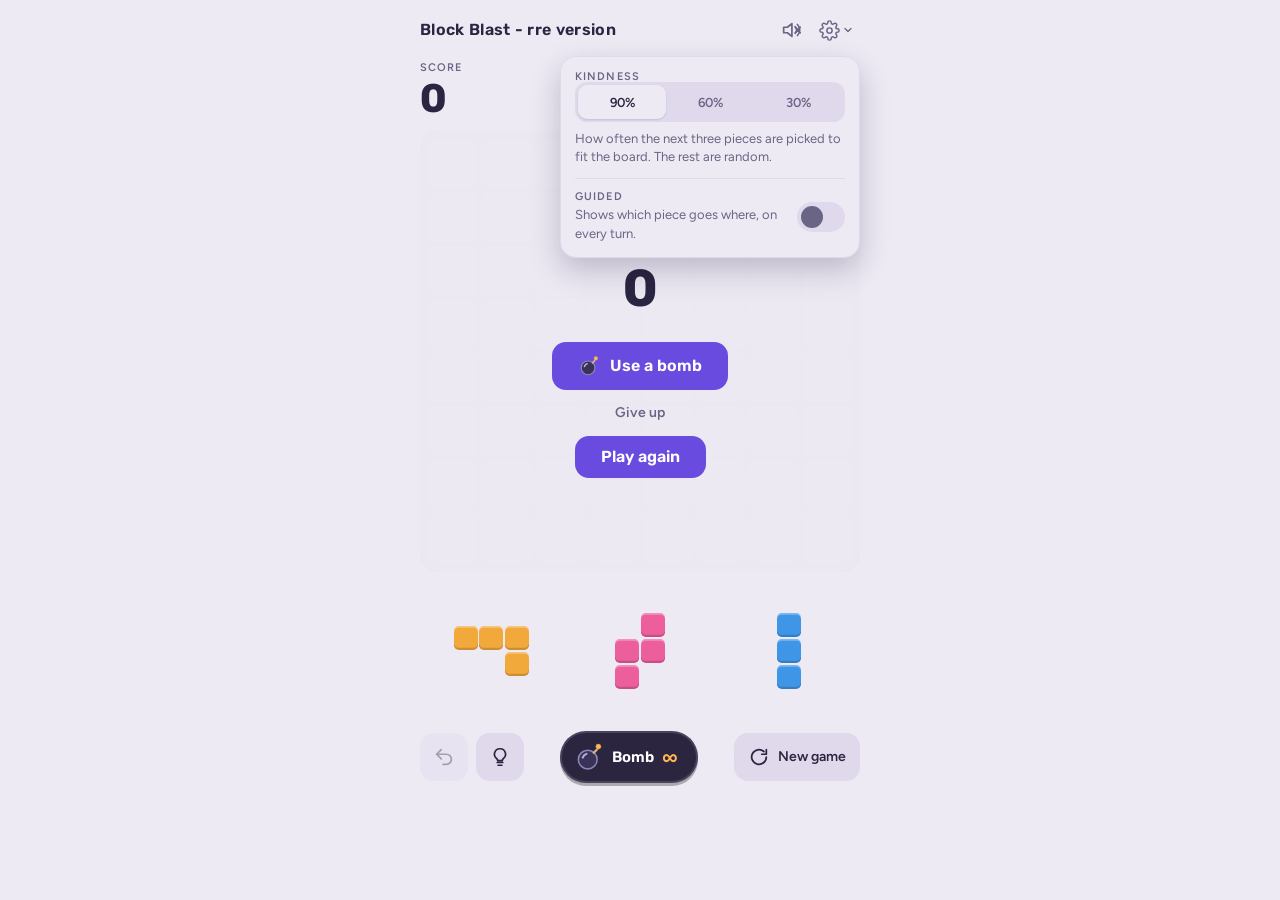
==== index.html @ 88fa1a95 "Initial commit: RRE Blast block puzzle" ====
<!doctype html>
<html lang="en">
  <head>
    <meta charset="utf-8" />
    <meta
      name="viewport"
      content="width=device-width, initial-scale=1, viewport-fit=cover"
    />
    <meta name="color-scheme" content="light dark" />
    <meta
      name="theme-color"
      content="#EEEAF4"
      media="(prefers-color-scheme: light)"
    />
    <meta
      name="theme-color"
      content="#19162A"
      media="(prefers-color-scheme: dark)"
    />
    <meta
      name="description"
      content="Block Blast - rre version: a block puzzle that deals pieces that fit your board."
    />
    <meta name="mobile-web-app-capable" content="yes" />
    <meta name="apple-mobile-web-app-capable" content="yes" />
    <meta
      name="apple-mobile-web-app-title"
      content="Block Blast - rre version"
    />
    <title>Block Blast - rre version</title>
    <link rel="icon" href="favicon.svg" type="image/svg+xml" />
    <link rel="preconnect" href="https://fonts.googleapis.com" />
    <link rel="preconnect" href="https://fonts.gstatic.com" crossorigin />
    <link
      rel="stylesheet"
      href="https://fonts.googleapis.com/css2?family=Figtree:wght@500;600&family=Rubik:wght@500;600;700&display=swap"
    />
    <style>
      :root {
        padding-top: env(safe-area-inset-top, 0px);
        padding-bottom: env(safe-area-inset-bottom, 0px);
      }
    </style>
    <link rel="stylesheet" href="styles.css" />
  </head>
  <body>
    <canvas id="fx"></canvas>
    <div class="layer" id="layer" aria-hidden="true"></div>

    <div class="app" id="app">
      <header class="top">
        <h1>Block Blast - rre version</h1>
        <div class="tools">
          <button
            class="icon"
            id="sound"
            type="button"
            aria-label="Sound on"
            aria-pressed="true"
          >
            <svg class="i" viewBox="0 0 24 24" aria-hidden="true">
              <path d="M4 9v6h4l5 4V5L8 9H4z" />
              <g id="waves">
                <path d="M16.5 8.5a5 5 0 0 1 0 7" />
                <path d="M19 6a8.5 8.5 0 0 1 0 12" />
              </g>
              <path id="mute" d="M17 9l5 6M22 9l-5 6" hidden />
            </svg>
          </button>
          <button
            class="icon gear"
            id="gear"
            type="button"
            aria-label="Settings"
            aria-haspopup="true"
            aria-expanded="false"
            aria-controls="menu"
          >
            <svg class="i" viewBox="0 0 24 24" aria-hidden="true">
              <circle cx="12" cy="12" r="3" />
              <path
                d="M19.4 15a1.65 1.65 0 0 0 .33 1.82l.06.06a2 2 0 0 1 0 2.83 2 2 0 0 1-2.83 0l-.06-.06a1.65 1.65 0 0 0-1.82-.33 1.65 1.65 0 0 0-1 1.51V21a2 2 0 0 1-2 2 2 2 0 0 1-2-2v-.09A1.65 1.65 0 0 0 9 19.4a1.65 1.65 0 0 0-1.82.33l-.06.06a2 2 0 0 1-2.83 0 2 2 0 0 1 0-2.83l.06-.06a1.65 1.65 0 0 0 .33-1.82 1.65 1.65 0 0 0-1.51-1H3a2 2 0 0 1-2-2 2 2 0 0 1 2-2h.09A1.65 1.65 0 0 0 4.6 9a1.65 1.65 0 0 0-.33-1.82l-.06-.06a2 2 0 0 1 0-2.83 2 2 0 0 1 2.83 0l.06.06a1.65 1.65 0 0 0 1.82.33H9a1.65 1.65 0 0 0 1-1.51V3a2 2 0 0 1 2-2 2 2 0 0 1 2 2v.09a1.65 1.65 0 0 0 1 1.51 1.65 1.65 0 0 0 1.82-.33l.06-.06a2 2 0 0 1 2.83 0 2 2 0 0 1 0 2.83l-.06.06a1.65 1.65 0 0 0-.33 1.82V9a1.65 1.65 0 0 0 1.51 1H21a2 2 0 0 1 2 2 2 2 0 0 1-2 2h-.09a1.65 1.65 0 0 0-1.51 1z"
              />
            </svg>
            <svg class="i caret" viewBox="0 0 24 24" aria-hidden="true">
              <path d="M6 9l6 6 6-6" />
            </svg>
          </button>
        </div>
        <div class="menu" id="menu" hidden>
          <div>
            <span class="lbl" id="kLbl">Kindness</span>
            <div
              class="opts"
              role="radiogroup"
              aria-labelledby="kLbl"
              id="kind"
            >
              <button
                type="button"
                role="radio"
                data-k="0.9"
                aria-checked="true"
              >
                90%
              </button>
              <button
                type="button"
                role="radio"
                data-k="0.6"
                aria-checked="false"
              >
                60%
              </button>
              <button
                type="button"
                role="radio"
                data-k="0.3"
                aria-checked="false"
              >
                30%
              </button>
            </div>
            <p style="margin-top: 8px">
              How often the next three pieces are picked to fit the board. The
              rest are random.
            </p>
          </div>
          <hr />
          <div class="row">
            <div>
              <span class="lbl" id="gLbl">Guided</span>
              <p>Shows which piece goes where, on every turn.</p>
            </div>
            <button
              class="switch"
              id="guided"
              type="button"
              role="switch"
              aria-checked="false"
              aria-labelledby="gLbl"
            ></button>
          </div>
        </div>
      </header>

      <section class="scorebar" aria-live="polite">
        <div>
          <span class="lbl">Score</span><span class="num" id="score">0</span>
        </div>
        <div class="combo" id="combo"></div>
        <div class="best">
          <span class="lbl">Best</span><span class="num sm" id="best">0</span>
        </div>
      </section>

      <div class="boardwrap" id="bw">
        <div
          class="board"
          id="board"
          role="img"
          aria-label="Game board, 8 by 8"
        ></div>
        <div class="toast" id="toast"></div>
        <div class="over" id="over" hidden>
          <h2 id="overTitle">No room left</h2>
          <div class="big" id="overScore">0</div>
          <p id="overNote"></p>
          <div class="actions">
            <button class="primary" id="useBomb" type="button">
              <span id="useBombIcon"></span>Use a bomb
            </button>
            <button class="ghost" id="giveUp" type="button">Give up</button>
            <button class="primary" id="again" type="button" hidden>
              Play again
            </button>
          </div>
        </div>
      </div>

      <div class="tray" id="tray"></div>

      <div class="controls">
        <div class="grp">
          <button
            class="btn icononly"
            id="undo"
            type="button"
            aria-label="Undo last move"
            title="Undo"
            disabled
          >
            <svg class="i" viewBox="0 0 24 24" aria-hidden="true">
              <path d="M9 14L4 9l5-5" />
              <path d="M4 9h10.5a5.5 5.5 0 0 1 0 11H11" />
            </svg>
          </button>
          <button
            class="btn icononly"
            id="hint"
            type="button"
            aria-label="Show a hint"
            title="Hint"
          >
            <svg class="i" viewBox="0 0 24 24" aria-hidden="true">
              <path
                d="M9 18h6M10 21h4M12 3a6 6 0 0 0-3.5 10.9c.6.5 1 1.2 1 2.1h5c0-.9.4-1.6 1-2.1A6 6 0 0 0 12 3z"
              />
            </svg>
          </button>
        </div>
        <button
          class="bomb"
          id="bomb"
          type="button"
          aria-label="Bomb, unlimited. Drag it onto the board"
        >
          <span class="bi" id="bombIcon"></span><span>Bomb</span
          ><span class="inf" aria-hidden="true">&infin;</span>
        </button>
        <button
          class="btn wide"
          id="restart"
          type="button"
          aria-label="Start a new game"
        >
          <svg class="i" viewBox="0 0 24 24" aria-hidden="true">
            <path d="M20 12a8 8 0 1 1-2.6-5.9" />
            <path d="M20 4v5h-5" />
          </svg>
          <span class="t" id="restartT">New game</span>
        </button>
      </div>
    </div>

    <script src="engine.js"></script>
    <script src="highscore.js"></script>
    <script src="game.js"></script>
  </body>
</html>
---- styles.css ----
/* Layout: one calm column. Score on top, a recessed 8x8 tray in the middle, three pieces underneath, hint / bomb / new game last. Settings hide behind a gear. */
:root {
  --bg: #EEEAF4;
  --tray: #D9D2E7;
  --cell-bg: #E8E2F1;
  --chip: #E0D9EC;
  --ink: #2A2540;
  --muted: #6B6585;
  --accent: #6A4BDF;
  --on-accent: #FFFFFF;
  --scrim: rgba(238, 234, 244, 0.93);
  --blast: #FF5A36;
  --b0: #F0684F;
  --b1: #F2A93B;
  --b2: #3DBE8F;
  --b3: #3F96E6;
  --b4: #8B62E6;
  --b5: #EC5E9C;
  --display: 'Rubik', system-ui, sans-serif;
  --body: 'Figtree', system-ui, sans-serif;
}
@media (prefers-color-scheme: dark) {
  :root:not([data-theme="light"]) {
    --bg: #19162A; --tray: #262040; --cell-bg: #302A4D; --chip: #2E2850;
    --ink: #EDE9FA; --muted: #A39CC4; --accent: #9D86FF; --on-accent: #17132B;
    --scrim: rgba(25, 22, 42, 0.93); --blast: #FF7A55;
    --b0: #FF7A63; --b1: #FFBF4F; --b2: #55D6A6; --b3: #5BAEF5; --b4: #A07CFF; --b5: #FF7AB2;
    color-scheme: dark;
  }
}
:root[data-theme="dark"] {
  --bg: #19162A; --tray: #262040; --cell-bg: #302A4D; --chip: #2E2850;
  --ink: #EDE9FA; --muted: #A39CC4; --accent: #9D86FF; --on-accent: #17132B;
  --scrim: rgba(25, 22, 42, 0.93); --blast: #FF7A55;
  --b0: #FF7A63; --b1: #FFBF4F; --b2: #55D6A6; --b3: #5BAEF5; --b4: #A07CFF; --b5: #FF7AB2;
  color-scheme: dark;
}

html { height: 100%; }
body {
  margin: 0;
  overscroll-behavior: none;
  min-height: 100%;
  box-sizing: border-box;
  padding-block: 10px 14px;
  padding-left: max(16px, env(safe-area-inset-left, 0px));
  padding-right: max(16px, env(safe-area-inset-right, 0px));
  background: var(--bg);
  color: var(--ink);
  font-family: var(--body);
  font-size: 15px;
  display: flex;
  justify-content: center;
  -webkit-user-select: none;
  user-select: none;
  -webkit-touch-callout: none;
}
.app {
  --pad: 8px;
  --gap: 3px;
  --board: max(240px, min(100vw - 32px, 440px, 100dvh - 365px));
  --cell: calc((var(--board) - 2 * var(--pad) - 7 * var(--gap)) / 8);
  width: var(--board);
  display: flex;
  flex-direction: column;
  gap: 12px;
}

.top { position: relative; display: flex; align-items: center; justify-content: space-between; min-height: 40px; }
.top h1 { margin: 0; font: 600 16px/1 var(--display); letter-spacing: 0.02em; }
.tools { display: flex; align-items: center; gap: 2px; }
button { font: inherit; color: inherit; }
button:focus-visible { outline: 2px solid var(--accent); outline-offset: 2px; }
.icon {
  height: 40px; min-width: 40px; border: 0; border-radius: 12px; background: transparent; color: var(--muted);
  display: inline-flex; align-items: center; justify-content: center; gap: 2px; padding: 0 6px; cursor: pointer;
}
.icon:hover, .icon[aria-expanded="true"] { background: var(--chip); color: var(--ink); }
svg.i { width: 22px; height: 22px; fill: none; stroke: currentColor; stroke-width: 1.9; stroke-linecap: round; stroke-linejoin: round; }
svg.i.caret { width: 12px; height: 12px; stroke-width: 2.6; }
.gear svg.i:first-child { width: 21px; height: 21px; stroke-width: 1.7; }

.menu {
  position: absolute; right: 0; top: 46px; z-index: 40; width: min(300px, 100%); box-sizing: border-box;
  padding: 14px; border-radius: 16px; background: var(--bg); border: 1px solid var(--chip);
  box-shadow: 0 12px 30px rgba(20, 12, 50, 0.22); display: flex; flex-direction: column; gap: 10px;
}
.menu .lbl { margin: 0; }
.menu p { margin: 0; font-size: 13px; line-height: 1.4; color: var(--muted); }
.menu hr { border: 0; height: 1px; background: var(--chip); margin: 2px 0; width: 100%; }
.row { display: flex; align-items: center; justify-content: space-between; gap: 14px; }
.row .lbl { margin-bottom: 4px; }
.switch { flex: none; width: 48px; height: 30px; border: 0; border-radius: 15px; background: var(--chip); position: relative; cursor: pointer; padding: 0; transition: background 0.18s; }
.switch::after { content: ''; position: absolute; top: 4px; left: 4px; width: 22px; height: 22px; border-radius: 50%; background: var(--muted); transition: transform 0.18s, background 0.18s; }
.switch[aria-checked="true"] { background: var(--accent); }
.switch[aria-checked="true"]::after { transform: translateX(18px); background: var(--on-accent); }
.opts { display: flex; background: var(--chip); border-radius: 12px; padding: 3px; }
.opts button { flex: 1; border: 0; background: transparent; border-radius: 9px; height: 34px; padding: 0 8px; cursor: pointer; font: 600 13px/1 var(--body); color: var(--muted); }
.opts button[aria-checked="true"] { background: var(--bg); color: var(--ink); box-shadow: 0 1px 2px rgba(0, 0, 0, 0.12); }

.scorebar { display: grid; grid-template-columns: 1fr auto 1fr; align-items: end; gap: 8px; }
.lbl { display: block; font: 600 11px/1 var(--body); letter-spacing: 0.1em; text-transform: uppercase; color: var(--muted); margin-bottom: 6px; }
.num { display: block; font: 700 40px/1 var(--display); font-variant-numeric: tabular-nums; letter-spacing: -0.01em; }
.num.sm { font-size: 24px; }
.best { text-align: right; }
.num.bump { animation: bump 0.3s ease-out; }
.combo {
  align-self: center; justify-self: center; padding: 6px 12px; border-radius: 999px;
  background: var(--accent); color: var(--on-accent); font: 600 13px/1 var(--display); white-space: nowrap;
  visibility: hidden; opacity: 0; transition: opacity 0.2s;
}
.combo.on { visibility: visible; opacity: 1; }

.boardwrap { position: relative; width: var(--board); }
.board {
  box-sizing: border-box; width: var(--board); padding: var(--pad); gap: var(--gap);
  display: grid; grid-template-columns: repeat(8, var(--cell)); grid-auto-rows: var(--cell);
  background: var(--tray); border-radius: 18px;
}
.cell { position: relative; width: var(--cell); height: var(--cell); border-radius: calc(var(--cell) * 0.2); background: var(--cell-bg); }
.cell.f, .pc {
  background: var(--c);
  box-shadow: inset 0 calc(var(--cell) * -0.09) 0 rgba(0, 0, 0, 0.16), inset 0 calc(var(--cell) * 0.07) 0 rgba(255, 255, 255, 0.32);
}
.cell.ghost::after, .cell.hintcell::after {
  content: ''; position: absolute; inset: 0; border-radius: inherit; background: var(--c); opacity: 0.5;
}
.cell.hintcell::after { animation: hintpulse 0.8s ease-in-out infinite alternate; }
.cell.blast::after { content: ''; position: absolute; inset: 0; border-radius: inherit; background: var(--blast); opacity: 0.32; }
.cell.f.blast::after { opacity: 0.6; }
.cell.blast-core::after { opacity: 0.85; }
.cell.pc-line { animation: linepulse 0.5s ease-in-out infinite alternate; }
.cell.landed { animation: land 0.26s ease-out; }
.cell.clearing { animation: clr 0.4s ease-in forwards; animation-delay: calc(var(--d, 0) * 30ms); }

.toast {
  position: absolute; left: 50%; top: 42%; transform: translate(-50%, -50%); padding: 9px 18px; border-radius: 999px;
  background: var(--ink); color: var(--bg); font: 700 clamp(18px, 5.5vw, 26px)/1.1 var(--display);
  white-space: nowrap; opacity: 0; pointer-events: none; z-index: 4;
}
.toast.show { animation: toast 1.05s ease-out; }
.gain {
  position: absolute; z-index: 4; pointer-events: none; font: 700 22px/1 var(--display); color: var(--ink);
  transform: translate(-50%, -50%); animation: gain 0.9s ease-out forwards;
  text-shadow: 0 0 6px var(--bg), 0 0 6px var(--bg);
}

.over {
  position: absolute; inset: 0; z-index: 6; border-radius: 18px; background: var(--scrim);
  display: flex; flex-direction: column; align-items: center; justify-content: center; gap: 10px; text-align: center; padding: 16px;
}
.over h2 { margin: 0; font: 700 26px/1.1 var(--display); }
.over .big { font: 700 52px/1 var(--display); font-variant-numeric: tabular-nums; }
.over p { margin: 0; color: var(--muted); font-size: 15px; line-height: 1.4; max-width: 28ch; }
.actions { display: flex; flex-direction: column; align-items: center; gap: 6px; margin-top: 8px; }
.primary {
  border: 0; cursor: pointer; padding: 13px 26px; border-radius: 14px; background: var(--accent); color: var(--on-accent);
  font: 600 16px/1 var(--display); display: inline-flex; align-items: center; gap: 10px;
}
.primary:hover { filter: brightness(1.06); }
.primary .bsvg { width: 22px; height: 22px; }
.ghost { border: 0; background: transparent; cursor: pointer; padding: 10px 16px; border-radius: 12px; color: var(--muted); font: 600 14px/1 var(--body); }
.ghost:hover { background: var(--chip); color: var(--ink); }

.tray { display: grid; grid-template-columns: repeat(3, 1fr); gap: 6px; }
.slot {
  --s: calc(var(--cell) * 0.48); --g: calc(var(--gap) * 0.5);
  display: flex; align-items: center; justify-content: center; min-height: calc(var(--cell) * 2.7);
  border-radius: 14px; touch-action: none;
}
.slot.has { cursor: grab; }
.slot.deal { animation: deal 0.35s ease-out backwards; }
.slot.deal:nth-child(2) { animation-delay: 0.05s; }
.slot.deal:nth-child(3) { animation-delay: 0.1s; }
@media (hover: hover) { .slot.has:hover { background: var(--chip); } }
.slot.lifted .piece { opacity: 0.2; }
.slot.hint .piece { animation: nudge 0.7s ease-in-out 3; }
.slot.guide { box-shadow: inset 0 0 0 2px var(--accent); }
.slot.guide .piece { animation: nudge 1.4s ease-in-out infinite; }
.piece { display: grid; gap: var(--g); }
.piece i { display: block; width: var(--s); height: var(--s); border-radius: calc(var(--s) * 0.2); }
.piece i.pc {
  box-shadow: inset 0 calc(var(--s) * -0.09) 0 rgba(0, 0, 0, 0.16), inset 0 calc(var(--s) * 0.07) 0 rgba(255, 255, 255, 0.32);
}
.piece.float {
  --s: var(--cell); --g: var(--gap);
  position: fixed; left: 0; top: 0; z-index: 20; pointer-events: none; scale: 0.55; transition: scale 0.12s ease-out;
  filter: drop-shadow(0 8px 10px rgba(0, 0, 0, 0.22));
}
.piece.float.on { scale: 1; }
.bsvg { display: block; width: 100%; height: 100%; overflow: visible; }

.controls { display: flex; align-items: center; justify-content: space-between; gap: 8px; }
.btn {
  display: inline-flex; align-items: center; gap: 8px; border: 0; cursor: pointer; padding: 0 14px; height: 48px;
  border-radius: 14px; background: var(--chip); font: 600 14px/1 var(--body);
}
.btn:hover { filter: brightness(0.97); }
.btn:disabled { opacity: 0.38; cursor: default; filter: none; }
.btn.icononly { width: 48px; padding: 0; justify-content: center; }
.btn.sure { background: var(--accent); color: var(--on-accent); }
.bomb {
  display: inline-flex; align-items: center; gap: 8px; height: 52px; padding: 0 18px 0 12px; border-radius: 26px;
  border: 2px solid rgba(255, 255, 255, 0.14); background: #2B2540; color: #fff; cursor: grab; touch-action: none;
  font: 600 15px/1 var(--display); box-shadow: 0 3px 0 rgba(0, 0, 0, 0.28);
}
.bomb .bi { width: 30px; height: 30px; }
.bomb .inf { font-size: 18px; color: #FFB84D; line-height: 1; }
.bomb.lifted { opacity: 0.45; }
.bomb.needs { animation: needs 0.9s ease-in-out infinite; }
@media (max-width: 480px) { .btn .t { display: none; } .btn.wide { padding: 0 13px; } }

/* big popups, drawn above everything */
#fx { position: fixed; inset: 0; width: 100%; height: 100%; pointer-events: none; z-index: 25; }
.layer { position: fixed; inset: 0; z-index: 30; pointer-events: none; overflow: hidden; display: grid; place-items: center; }
.pop {
  --pc: var(--b3); --pd: color-mix(in srgb, var(--pc) 45%, #000); --sz: 1;
  position: relative; display: flex; flex-direction: column; align-items: center; gap: 10px; margin-top: -14vh;
  transform: rotate(-4deg); animation: popin 1.55s cubic-bezier(0.2, 1.3, 0.4, 1) forwards;
}
.pop.t2 { --pc: var(--b1); --sz: 1.1; }
.pop.t3 { --pc: var(--b0); --sz: 1.2; }
.pop.t4 { --pc: var(--b5); --sz: 1.3; }
.pop.t5 { --pc: var(--b1); --sz: 1.3; }
.pop .word {
  position: relative; font: 700 calc(clamp(40px, 13.5vw, 84px) * var(--sz))/0.95 var(--display); color: #fff; letter-spacing: -0.01em; text-align: center; padding-inline: 12px;
  text-shadow: 3px 0 0 var(--pd), -3px 0 0 var(--pd), 0 3px 0 var(--pd), 0 -3px 0 var(--pd), 2px 2px 0 var(--pd), -2px -2px 0 var(--pd), 2px -2px 0 var(--pd), -2px 2px 0 var(--pd), 0 8px 0 var(--pd), 0 16px 26px rgba(0, 0, 0, 0.35);
}
.pop .mult {
  position: relative; padding: 6px 20px 8px; border-radius: 20px; background: var(--pc); color: #fff; font: 700 calc(clamp(30px, 10vw, 56px) * var(--sz))/1 var(--display);
  box-shadow: inset 0 -6px 0 rgba(0, 0, 0, 0.2), inset 0 4px 0 rgba(255, 255, 255, 0.35), 0 6px 0 var(--pd), 0 14px 22px rgba(0, 0, 0, 0.3);
  text-shadow: 0 2px 0 rgba(0, 0, 0, 0.25);
}
.pop .rays {
  position: absolute; left: 50%; top: 50%; width: 150vmax; height: 150vmax; margin: -75vmax 0 0 -75vmax; z-index: -1; opacity: 0.4;
  background: repeating-conic-gradient(from 0deg, var(--pc) 0deg 9deg, transparent 9deg 22deg);
  -webkit-mask-image: radial-gradient(circle, #000 0, transparent 28%); mask-image: radial-gradient(circle, #000 0, transparent 28%);
  animation: spin 6s linear infinite;
}
.ring { position: fixed; z-index: 29; width: 30px; height: 30px; margin: -15px 0 0 -15px; border-radius: 50%; border: 6px solid var(--rc, #FFB84D); animation: ring 0.7s ease-out forwards; }
.flash { position: fixed; inset: 0; z-index: 28; background: radial-gradient(circle at var(--fx, 50%) var(--fy, 50%), rgba(255, 226, 150, 0.7), transparent 60%); animation: flash 0.45s ease-out forwards; }
.boardwrap.shake1 { animation: shake1 0.4s linear; }
.boardwrap.shake2 { animation: shake2 0.55s linear; }

@keyframes bump { 0% { transform: scale(1); } 40% { transform: scale(1.1); } 100% { transform: scale(1); } }
@keyframes land { 0% { transform: scale(0.82); filter: brightness(1.4); } 100% { transform: scale(1); filter: brightness(1); } }
@keyframes linepulse { from { filter: brightness(1); } to { filter: brightness(1.22); } }
@keyframes hintpulse { from { opacity: 0.25; } to { opacity: 0.7; } }
@keyframes needs { 0%, 100% { box-shadow: 0 3px 0 rgba(0, 0, 0, 0.28), 0 0 0 0 rgba(255, 184, 77, 0.8); } 50% { box-shadow: 0 3px 0 rgba(0, 0, 0, 0.28), 0 0 0 12px rgba(255, 184, 77, 0); } }
@keyframes clr {
  0% { transform: scale(1); filter: brightness(1); opacity: 1; }
  30% { transform: scale(1.04); filter: brightness(1.8); opacity: 1; }
  100% { transform: scale(0); filter: brightness(1.8); opacity: 0; }
}
@keyframes toast {
  0% { opacity: 0; transform: translate(-50%, -35%) scale(0.7); }
  18% { opacity: 1; transform: translate(-50%, -50%) scale(1.06); }
  30% { transform: translate(-50%, -50%) scale(1); }
  80% { opacity: 1; }
  100% { opacity: 0; transform: translate(-50%, -75%) scale(1); }
}
@keyframes gain { 0% { opacity: 0; margin-top: 8px; } 20% { opacity: 1; } 100% { opacity: 0; margin-top: -36px; } }
@keyframes deal { from { opacity: 0; transform: translateY(14px); } to { opacity: 1; transform: none; } }
@keyframes nudge { 0%, 100% { transform: translateY(0); } 50% { transform: translateY(-6px); } }
@keyframes popin {
  0% { opacity: 0; transform: rotate(-12deg) scale(0.25); }
  14% { opacity: 1; transform: rotate(-4deg) scale(1.22); }
  24% { transform: rotate(-4deg) scale(1); }
  76% { opacity: 1; transform: rotate(-4deg) scale(1.03); }
  100% { opacity: 0; transform: rotate(-4deg) translateY(-70px) scale(1.08); }
}
@keyframes spin { to { transform: rotate(360deg); } }
@keyframes ring { from { transform: scale(0.4); opacity: 0.9; } to { transform: scale(16); opacity: 0; } }
@keyframes flash { from { opacity: 1; } to { opacity: 0; } }
@keyframes shake1 { 0%, 100% { transform: translate(0, 0); } 20% { transform: translate(-3px, 2px); } 40% { transform: translate(3px, -2px); } 60% { transform: translate(-2px, -2px); } 80% { transform: translate(2px, 2px); } }
@keyframes shake2 { 0%, 100% { transform: translate(0, 0); } 15% { transform: translate(-7px, 4px); } 30% { transform: translate(6px, -5px); } 45% { transform: translate(-5px, -4px); } 60% { transform: translate(5px, 4px); } 80% { transform: translate(-3px, 2px); } }
@media (prefers-reduced-motion: reduce) {
  .cell.clearing { animation-duration: 0.15s; animation-delay: 0s; }
  .slot.deal, .slot.hint .piece, .slot.guide .piece, .cell.pc-line, .cell.hintcell::after, .bomb.needs, .pop .rays, .ring, .flash, .boardwrap.shake1, .boardwrap.shake2 { animation: none; }
  .pop { animation: popfade 1.4s ease-out forwards; }
  .pop .rays, .ring, .flash { display: none; }
  .toast.show { animation-duration: 0.6s; }
  .switch, .switch::after { transition: none; }
}
@keyframes popfade { 0% { opacity: 0; } 15% { opacity: 1; } 80% { opacity: 1; } 100% { opacity: 0; } }
.grp { display: flex; gap: 8px; }
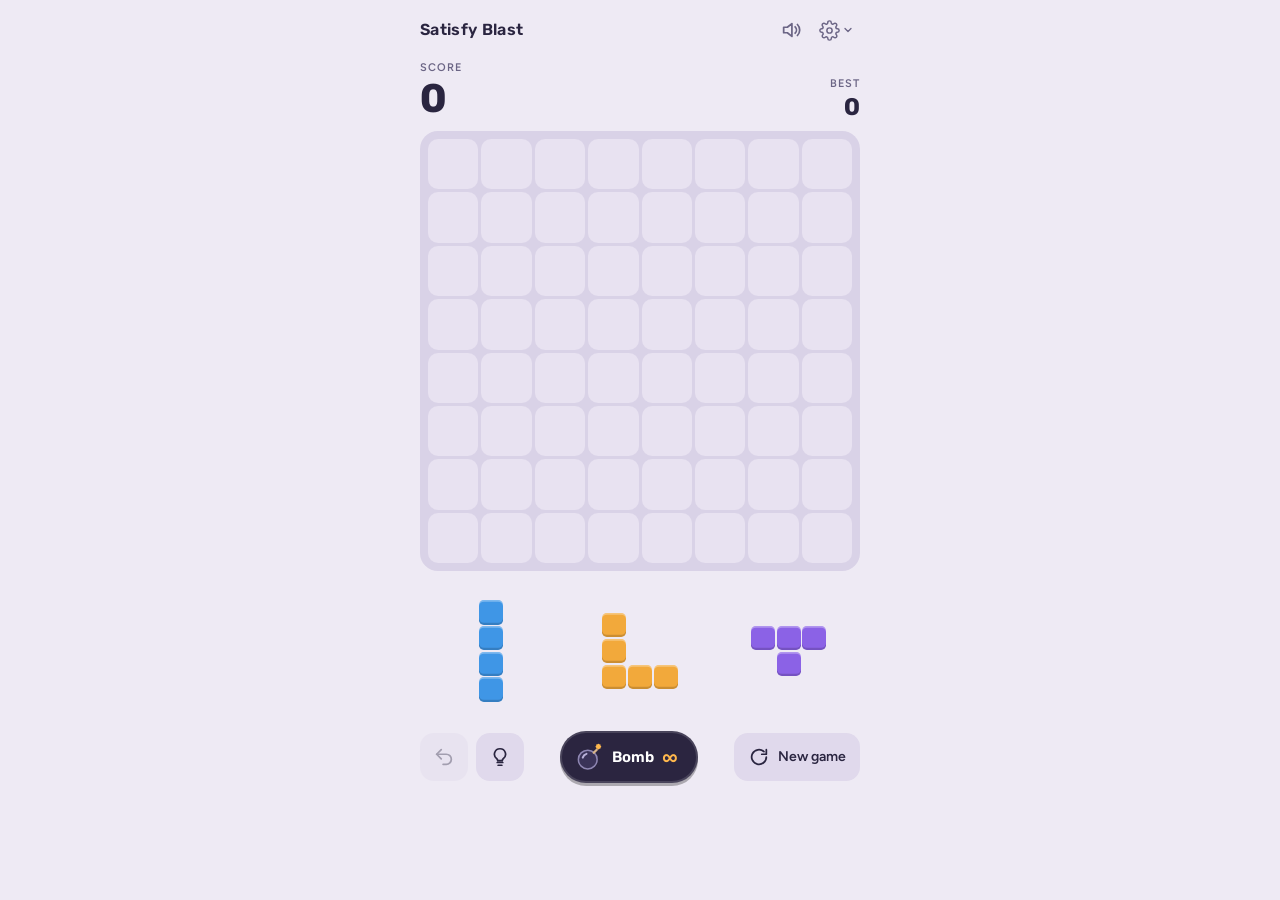
==== commit bf53caeb: "Rebrand to Satisfy Blast and make it a standalone SPA/PWA Identity - Rename the app to Satisfy Blast" ====
--- a/index.html
+++ b/index.html
@@ -19,16 +19,17 @@
     />
     <meta
       name="description"
-      content="Block Blast - rre version: a block puzzle that deals pieces that fit your board."
-    />
+      content="Satisfy Blast: a block puzzle that deals pieces to fit your board. Line up blocks, chain combos and clear the board."
+    />
+    <meta name="application-name" content="Satisfy Blast" />
     <meta name="mobile-web-app-capable" content="yes" />
     <meta name="apple-mobile-web-app-capable" content="yes" />
-    <meta
-      name="apple-mobile-web-app-title"
-      content="Block Blast - rre version"
-    />
-    <title>Block Blast - rre version</title>
+    <meta name="apple-mobile-web-app-title" content="Satisfy Blast" />
+    <meta name="apple-mobile-web-app-status-bar-style" content="default" />
+    <title>Satisfy Blast</title>
+    <link rel="manifest" href="manifest.webmanifest" />
     <link rel="icon" href="favicon.svg" type="image/svg+xml" />
+    <link rel="apple-touch-icon" href="icons/apple-touch-icon.png" />
     <link rel="preconnect" href="https://fonts.googleapis.com" />
     <link rel="preconnect" href="https://fonts.gstatic.com" crossorigin />
     <link
@@ -47,9 +48,9 @@
     <canvas id="fx"></canvas>
     <div class="layer" id="layer" aria-hidden="true"></div>
 
-    <div class="app" id="app">
+    <main class="app" id="app">
       <header class="top">
-        <h1>Block Blast - rre version</h1>
+        <h1>Satisfy Blast</h1>
         <div class="tools">
           <button
             class="icon"
@@ -231,10 +232,18 @@
           <span class="t" id="restartT">New game</span>
         </button>
       </div>
-    </div>
+    </main>
 
     <script src="engine.js"></script>
     <script src="highscore.js"></script>
     <script src="game.js"></script>
+    <script>
+      // Install the service worker so Satisfy Blast works offline and installs as an app.
+      if ('serviceWorker' in navigator) {
+        window.addEventListener('load', function () {
+          navigator.serviceWorker.register('sw.js').catch(function () { /* offline support is optional */ });
+        });
+      }
+    </script>
   </body>
 </html>
--- a/styles.css
+++ b/styles.css
@@ -1,5 +1,11 @@
 
 /* Layout: one calm column. Score on top, a recessed 8x8 tray in the middle, three pieces underneath, hint / bomb / new game last. Settings hide behind a gear. */
+
+/* The [hidden] attribute must always win. Author rules such as `.over { display:flex }`
+   and `.menu { display:flex }` would otherwise override the browser default and leave the
+   game-over overlay and the settings dropdown permanently visible. */
+[hidden] { display: none !important; }
+
 :root {
   --bg: #EEEAF4;
   --tray: #D9D2E7;
@@ -123,14 +129,13 @@
   background: var(--c);
   box-shadow: inset 0 calc(var(--cell) * -0.09) 0 rgba(0, 0, 0, 0.16), inset 0 calc(var(--cell) * 0.07) 0 rgba(255, 255, 255, 0.32);
 }
-.cell.ghost::after, .cell.hintcell::after {
+.cell.ghostcell::after, .cell.hintcell::after {
   content: ''; position: absolute; inset: 0; border-radius: inherit; background: var(--c); opacity: 0.5;
 }
 .cell.hintcell::after { animation: hintpulse 0.8s ease-in-out infinite alternate; }
 .cell.blast::after { content: ''; position: absolute; inset: 0; border-radius: inherit; background: var(--blast); opacity: 0.32; }
 .cell.f.blast::after { opacity: 0.6; }
 .cell.blast-core::after { opacity: 0.85; }
-.cell.pc-line { animation: linepulse 0.5s ease-in-out infinite alternate; }
 .cell.landed { animation: land 0.26s ease-out; }
 .cell.clearing { animation: clr 0.4s ease-in forwards; animation-delay: calc(var(--d, 0) * 30ms); }
 
@@ -245,7 +250,6 @@
 
 @keyframes bump { 0% { transform: scale(1); } 40% { transform: scale(1.1); } 100% { transform: scale(1); } }
 @keyframes land { 0% { transform: scale(0.82); filter: brightness(1.4); } 100% { transform: scale(1); filter: brightness(1); } }
-@keyframes linepulse { from { filter: brightness(1); } to { filter: brightness(1.22); } }
 @keyframes hintpulse { from { opacity: 0.25; } to { opacity: 0.7; } }
 @keyframes needs { 0%, 100% { box-shadow: 0 3px 0 rgba(0, 0, 0, 0.28), 0 0 0 0 rgba(255, 184, 77, 0.8); } 50% { box-shadow: 0 3px 0 rgba(0, 0, 0, 0.28), 0 0 0 12px rgba(255, 184, 77, 0); } }
 @keyframes clr {
@@ -277,7 +281,7 @@
 @keyframes shake2 { 0%, 100% { transform: translate(0, 0); } 15% { transform: translate(-7px, 4px); } 30% { transform: translate(6px, -5px); } 45% { transform: translate(-5px, -4px); } 60% { transform: translate(5px, 4px); } 80% { transform: translate(-3px, 2px); } }
 @media (prefers-reduced-motion: reduce) {
   .cell.clearing { animation-duration: 0.15s; animation-delay: 0s; }
-  .slot.deal, .slot.hint .piece, .slot.guide .piece, .cell.pc-line, .cell.hintcell::after, .bomb.needs, .pop .rays, .ring, .flash, .boardwrap.shake1, .boardwrap.shake2 { animation: none; }
+  .slot.deal, .slot.hint .piece, .slot.guide .piece, .cell.hintcell::after, .bomb.needs, .pop .rays, .ring, .flash, .boardwrap.shake1, .boardwrap.shake2 { animation: none; }
   .pop { animation: popfade 1.4s ease-out forwards; }
   .pop .rays, .ring, .flash { display: none; }
   .toast.show { animation-duration: 0.6s; }
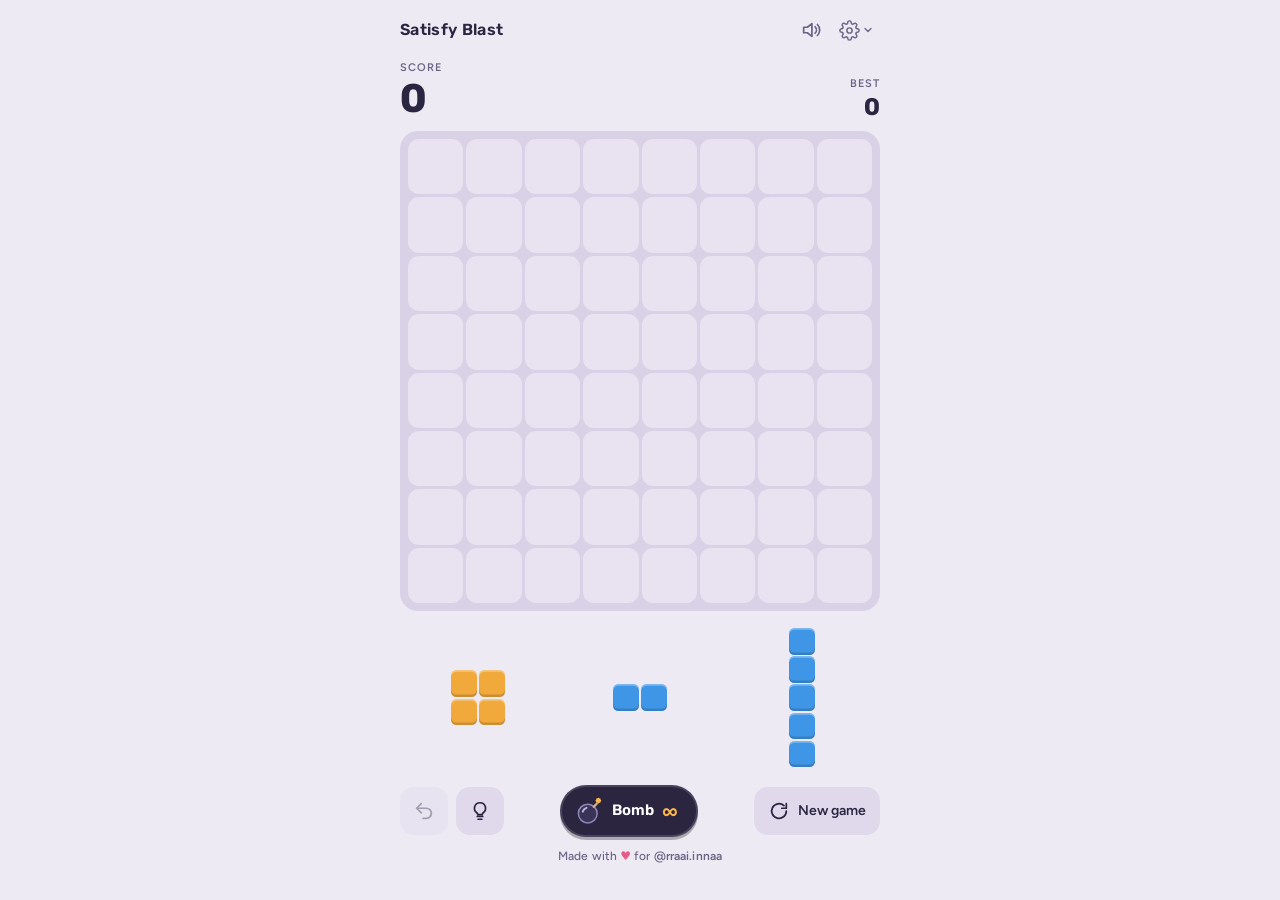
==== commit 60265f59: "Add a footer credit: Made with love for @rraai.innaa - Small, muted, centred footer line in the app " ====
--- a/index.html
+++ b/index.html
@@ -232,6 +232,12 @@
           <span class="t" id="restartT">New game</span>
         </button>
       </div>
+
+      <footer class="foot">
+        Made with
+        <span class="heart" role="img" aria-label="love">&hearts;</span> for
+        <span class="handle">@rraai.innaa</span>
+      </footer>
     </main>
 
     <script src="engine.js"></script>
--- a/styles.css
+++ b/styles.css
@@ -50,8 +50,8 @@
   min-height: 100%;
   box-sizing: border-box;
   padding-block: 10px 14px;
-  padding-left: max(16px, env(safe-area-inset-left, 0px));
-  padding-right: max(16px, env(safe-area-inset-right, 0px));
+  padding-left: max(12px, env(safe-area-inset-left, 0px));
+  padding-right: max(12px, env(safe-area-inset-right, 0px));
   background: var(--bg);
   color: var(--ink);
   font-family: var(--body);
@@ -65,7 +65,14 @@
 .app {
   --pad: 8px;
   --gap: 3px;
-  --board: max(240px, min(100vw - 32px, 440px, 100dvh - 365px));
+  /* Height budget. The board is square and the tray under it is 2.7 cells tall.
+     With cell = (board - 37px) / 8, the tray is 0.3375 * board - 12.5px, so
+     board + tray = 1.3375 * board - 12.5px. The rest of the column (header,
+     score, controls, footer, the five gaps and the page padding) measures about
+     248px, so the board fits when board <= (100dvh - 236px) / 1.3375. A few
+     extra pixels of slack are kept below. This lets short phones use their full
+     height instead of leaving a gap under the footer. */
+  --board: max(240px, min(100vw - 24px, 480px, (100dvh - 246px) / 1.3375));
   --cell: calc((var(--board) - 2 * var(--pad) - 7 * var(--gap)) / 8);
   width: var(--board);
   display: flex;
@@ -216,6 +223,10 @@
 .bomb.needs { animation: needs 0.9s ease-in-out infinite; }
 @media (max-width: 480px) { .btn .t { display: none; } .btn.wide { padding: 0 13px; } }
 
+.foot { margin: 0; text-align: center; color: var(--muted); font: 500 12px/1.3 var(--body); letter-spacing: 0.01em; }
+.foot .heart { color: #E75C86; }
+.foot .handle { font-weight: 600; }
+
 /* big popups, drawn above everything */
 #fx { position: fixed; inset: 0; width: 100%; height: 100%; pointer-events: none; z-index: 25; }
 .layer { position: fixed; inset: 0; z-index: 30; pointer-events: none; overflow: hidden; display: grid; place-items: center; }
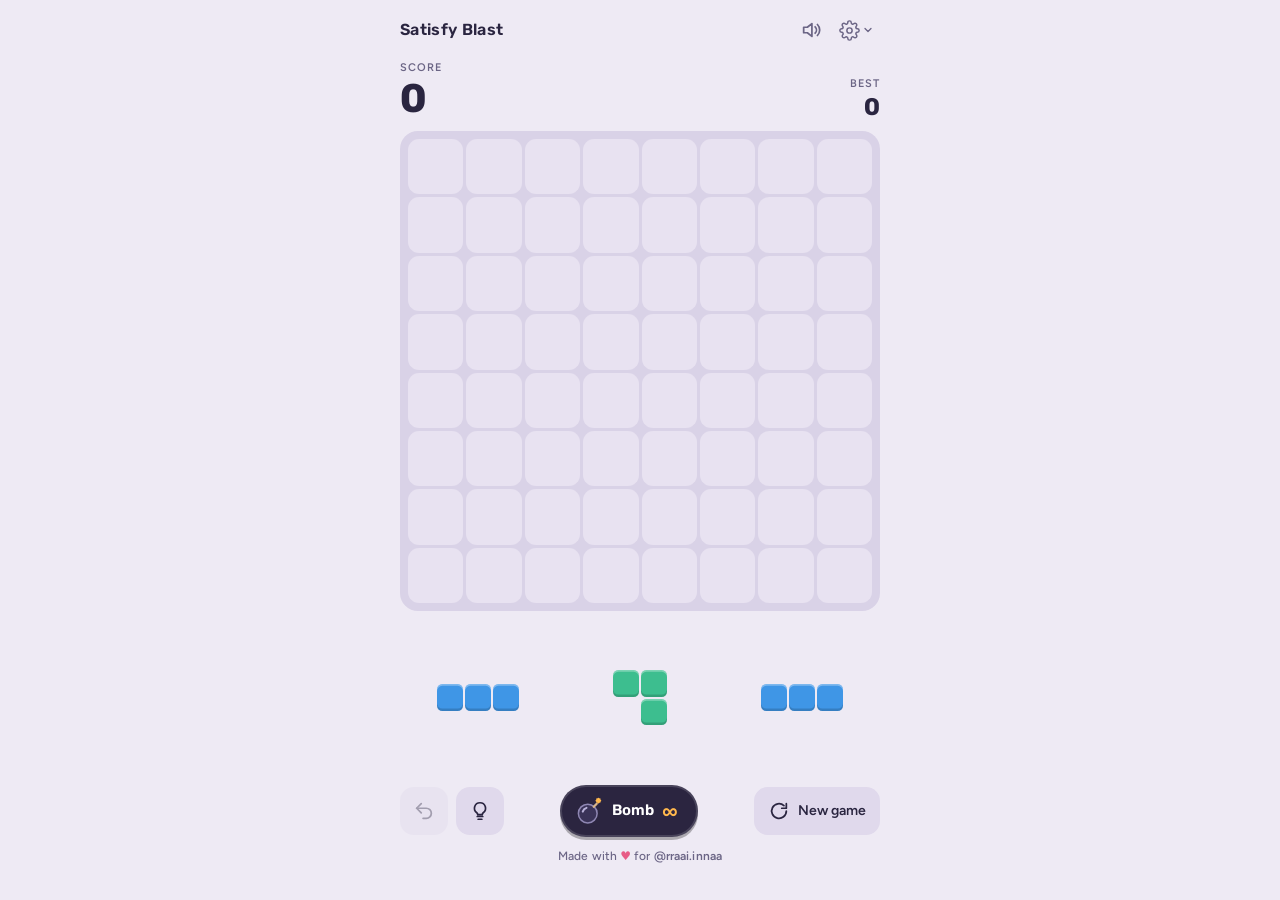
==== commit d4b4f700: "Add Open Graph and X/Twitter tags so shared links show a preview - Link previews now use icons/og-im" ====
--- a/index.html
+++ b/index.html
@@ -30,6 +30,50 @@
     <link rel="manifest" href="manifest.webmanifest" />
     <link rel="icon" href="favicon.svg" type="image/svg+xml" />
     <link rel="apple-touch-icon" href="icons/apple-touch-icon.png" />
+    <link rel="canonical" href="https://satisfy-blast.az-tech.my.id/" />
+
+    <!-- Link previews: Open Graph (Facebook, LinkedIn, WhatsApp, Discord, Telegram, Slack, iMessage, ...) -->
+    <meta property="og:type" content="website" />
+    <meta property="og:site_name" content="Satisfy Blast" />
+    <meta property="og:title" content="Satisfy Blast" />
+    <meta
+      property="og:description"
+      content="Satisfy Blast: a block puzzle that deals pieces to fit your board. Line up blocks, chain combos and clear the board."
+    />
+    <meta property="og:url" content="https://satisfy-blast.az-tech.my.id/" />
+    <meta property="og:locale" content="en_US" />
+    <meta
+      property="og:image"
+      content="https://satisfy-blast.az-tech.my.id/icons/og-image.png"
+    />
+    <meta
+      property="og:image:secure_url"
+      content="https://satisfy-blast.az-tech.my.id/icons/og-image.png"
+    />
+    <meta property="og:image:type" content="image/png" />
+    <meta property="og:image:width" content="1200" />
+    <meta property="og:image:height" content="630" />
+    <meta
+      property="og:image:alt"
+      content="Satisfy Blast, a colourful block puzzle game."
+    />
+
+    <!-- Link previews: X / Twitter card -->
+    <meta name="twitter:card" content="summary_large_image" />
+    <meta name="twitter:title" content="Satisfy Blast" />
+    <meta
+      name="twitter:description"
+      content="Satisfy Blast: a block puzzle that deals pieces to fit your board. Line up blocks, chain combos and clear the board."
+    />
+    <meta
+      name="twitter:image"
+      content="https://satisfy-blast.az-tech.my.id/icons/og-image.png"
+    />
+    <meta
+      name="twitter:image:alt"
+      content="Satisfy Blast, a colourful block puzzle game."
+    />
+
     <link rel="preconnect" href="https://fonts.googleapis.com" />
     <link rel="preconnect" href="https://fonts.gstatic.com" crossorigin />
     <link
@@ -245,9 +289,11 @@
     <script src="game.js"></script>
     <script>
       // Install the service worker so Satisfy Blast works offline and installs as an app.
-      if ('serviceWorker' in navigator) {
-        window.addEventListener('load', function () {
-          navigator.serviceWorker.register('sw.js').catch(function () { /* offline support is optional */ });
+      if ("serviceWorker" in navigator) {
+        window.addEventListener("load", function () {
+          navigator.serviceWorker.register("sw.js").catch(function () {
+            /* offline support is optional */
+          });
         });
       }
     </script>
